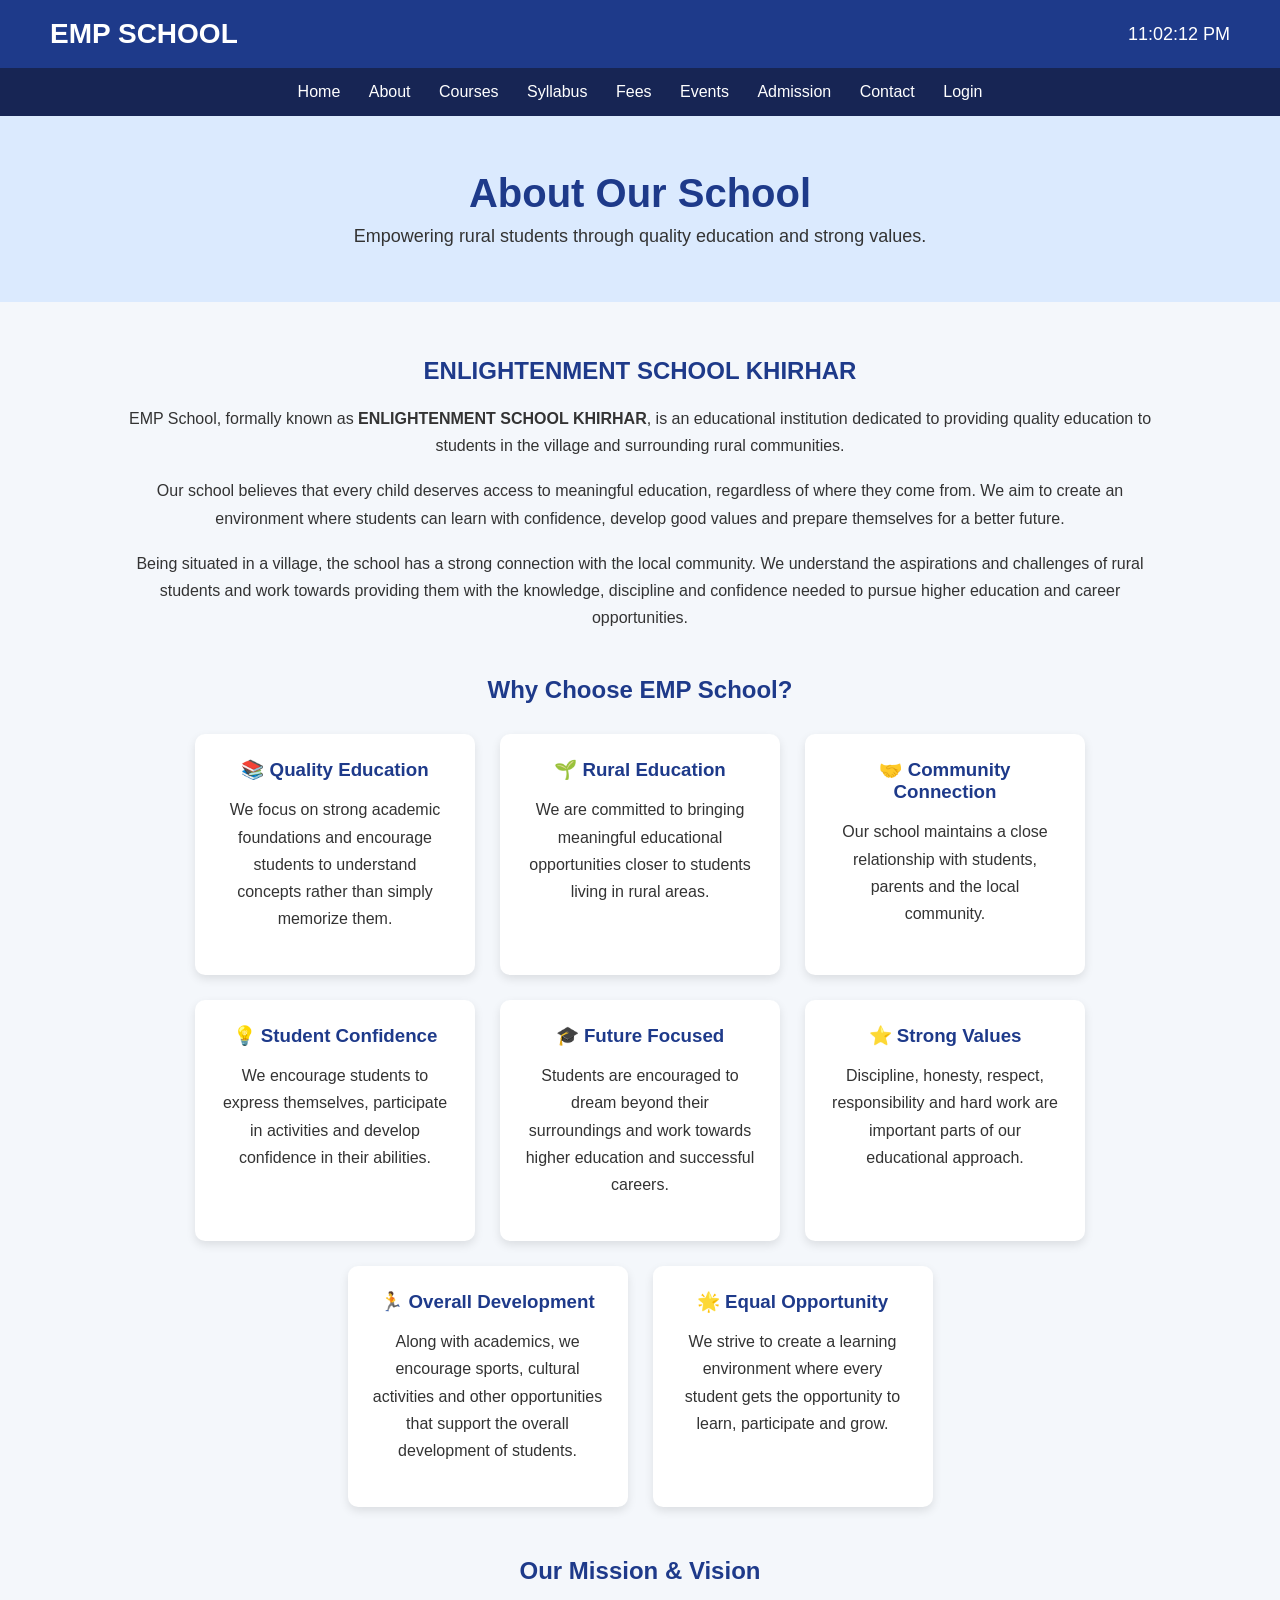
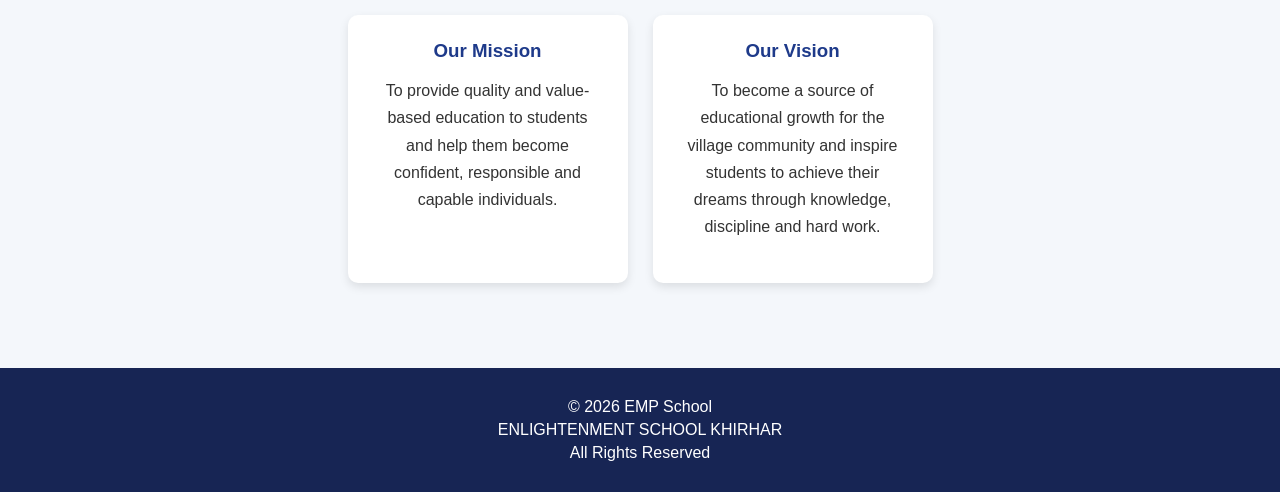
==== about.html @ 83a7d568 "Add files via upload" ====
<!DOCTYPE html>
<html>

<head>

    <title>EMP School - About Us</title>

    <link rel="stylesheet" href="style.css">

</head>

<body>


<header>

    <div class="logo">EMP SCHOOL</div>

    <div id="clock"></div>

</header>


<!-- Navigation -->

<nav>

    <a href="index.html">Home</a>
    <a href="about.html">About</a>
    <a href="courses.html">Courses</a>
    <a href="syllabus.html">Syllabus</a>
    <a href="fees.html">Fees</a>
    <a href="events.html">Events</a>
    <a href="admission.html">Admission</a>
    <a href="contact.html">Contact</a>
    <a href="login.html">Login</a>

</nav>


<!-- Page Heading -->

<div class="page-header">

    <h1>About Our School</h1>

    <p>
        Empowering rural students through quality education
        and strong values.
    </p>

</div>


<!-- About School -->

<div class="content">

    <h2>ENLIGHTENMENT SCHOOL KHIRHAR</h2>

    <p>
        EMP School, formally known as
        <strong>ENLIGHTENMENT SCHOOL KHIRHAR</strong>,
        is an educational institution dedicated to providing
        quality education to students in the village and
        surrounding rural communities.
    </p>

    <p>
        Our school believes that every child deserves access
        to meaningful education, regardless of where they come
        from. We aim to create an environment where students
        can learn with confidence, develop good values and
        prepare themselves for a better future.
    </p>

    <p>
        Being situated in a village, the school has a strong
        connection with the local community. We understand
        the aspirations and challenges of rural students and
        work towards providing them with the knowledge,
        discipline and confidence needed to pursue higher
        education and career opportunities.
    </p>


    <!-- Strong Points -->

    <h2 style="margin-top: 45px;">
        Why Choose EMP School?
    </h2>


    <div class="cards">


        <div class="card">

            <h3>📚 Quality Education</h3>

            <p>
                We focus on strong academic foundations and
                encourage students to understand concepts
                rather than simply memorize them.
            </p>

        </div>


        <div class="card">

            <h3>🌱 Rural Education</h3>

            <p>
                We are committed to bringing meaningful
                educational opportunities closer to students
                living in rural areas.
            </p>

        </div>


        <div class="card">

            <h3>🤝 Community Connection</h3>

            <p>
                Our school maintains a close relationship
                with students, parents and the local community.
            </p>

        </div>


        <div class="card">

            <h3>💡 Student Confidence</h3>

            <p>
                We encourage students to express themselves,
                participate in activities and develop
                confidence in their abilities.
            </p>

        </div>


        <div class="card">

            <h3>🎓 Future Focused</h3>

            <p>
                Students are encouraged to dream beyond their
                surroundings and work towards higher education
                and successful careers.
            </p>

        </div>


        <div class="card">

            <h3>⭐ Strong Values</h3>

            <p>
                Discipline, honesty, respect, responsibility
                and hard work are important parts of our
                educational approach.
            </p>

        </div>


        <div class="card">

            <h3>🏃 Overall Development</h3>

            <p>
                Along with academics, we encourage sports,
                cultural activities and other opportunities
                that support the overall development of students.
            </p>

        </div>


        <div class="card">

            <h3>🌟 Equal Opportunity</h3>

            <p>
                We strive to create a learning environment
                where every student gets the opportunity to
                learn, participate and grow.
            </p>

        </div>

    </div>


    <!-- Mission and Vision -->

    <h2 style="margin-top: 50px;">
        Our Mission & Vision
    </h2>


    <div class="cards">

        <div class="card">

            <h3>Our Mission</h3>

            <p>
                To provide quality and value-based education
                to students and help them become confident,
                responsible and capable individuals.
            </p>

        </div>


        <div class="card">

            <h3>Our Vision</h3>

            <p>
                To become a source of educational growth for
                the village community and inspire students to
                achieve their dreams through knowledge,
                discipline and hard work.
            </p>

        </div>

    </div>

</div>


<!-- Footer -->

<footer>

    <p>© 2026 EMP School</p>

    <p>ENLIGHTENMENT SCHOOL KHIRHAR</p>

    <p>All Rights Reserved</p>

</footer>


<script>

function updateClock() {

    document.getElementById("clock").innerHTML =
        new Date().toLocaleTimeString();

}

setInterval(updateClock, 1000);

updateClock();

</script>


</body>

</html>
---- style.css ----
* {
    margin: 0;
    padding: 0;
    box-sizing: border-box;
    font-family: Arial, sans-serif;
}

body {
    background-color: #f4f7fb;
    color: #333;
}

/* HEADER */

header {
    background-color: #1e3a8a;
    color: white;
    padding: 18px 50px;
    display: flex;
    justify-content: space-between;
    align-items: center;
}

.logo {
    display: flex;
    align-items: center;
    gap: 12px;
    font-size: 28px;
    font-weight: bold;
}

.logo img {
    width: 65px;
    height: 65px;
    border-radius: 50%;
    object-fit: cover;
}

#clock {
    font-size: 18px;
}


@keyframes announcement {

    0% {
        transform: translateX(0);
    }

    100% {
        transform: translateX(-100%);
    }

}


/* NAVIGATION */

nav {
    background-color: #172554;
    padding: 15px;
    text-align: center;
}

nav a {
    color: white;
    text-decoration: none;
    margin: 0 12px;
    font-size: 16px;
}

nav a:hover {
    color: #facc15;
}


/* HOME BANNER */

.banner {
    width: 100%;
    aspect-ratio: 1600 / 600;

    background-image:
        linear-gradient(rgba(0, 0, 0, 0.35), rgba(0, 0, 0, 0.35)),
        url("school-bg.jpeg");

    background-size: 100% 100%;
    background-position: center;
    background-repeat: no-repeat;

    display: flex;
    justify-content: center;
    align-items: center;

    text-align: center;
    color: white;
}
.banner h1 {
    font-size: clamp(28px, 4vw, 55px);
    margin-bottom: 10px;
}

.banner p {
    font-size: clamp(16px, 2vw, 26px);
    margin: 5px 0;
}

/* PAGE HEADER */

.page-header {
    background-color: #dbeafe;
    text-align: center;
    padding: 55px 20px;
}

.page-header h1 {
    color: #1e3a8a;
    font-size: 40px;
    margin-bottom: 10px;
}

.page-header p {
    font-size: 18px;
}


/* CONTENT */

.content {
    padding: 55px 10%;
    text-align: center;
}

.content h2 {
    color: #1e3a8a;
    margin-bottom: 20px;
}

.content p {
    line-height: 1.7;
    margin-bottom: 18px;
}


/* CARDS */

.cards {
    display: flex;
    justify-content: center;
    gap: 25px;
    flex-wrap: wrap;
    margin-top: 30px;
}

.card {
    background-color: white;
    width: 280px;
    padding: 25px;
    border-radius: 10px;

    box-shadow: 0 4px 10px rgba(0,0,0,0.1);

    transition: 0.3s;
}

.card:hover {
    transform: translateY(-5px);
}

.card h3 {
    color: #1e3a8a;
    margin-bottom: 15px;
}


/* TABLE */

table {
    width: 90%;
    margin: 30px auto;
    border-collapse: collapse;
    background-color: white;
}

th,
td {
    border: 1px solid #ccc;
    padding: 15px;
    text-align: center;
}

th {
    background-color: #1e3a8a;
    color: white;
}


/* FORM */

form {
    max-width: 500px;
    margin: 30px auto;
}

input,
select,
textarea {
    width: 100%;
    padding: 12px;
    margin: 10px 0;

    border: 1px solid #aaa;
    border-radius: 5px;
}

textarea {
    height: 120px;
}

button {
    background-color: #1e3a8a;
    color: white;

    border: none;

    padding: 12px 30px;

    border-radius: 5px;

    cursor: pointer;

    font-size: 16px;
}

button:hover {
    background-color: #172554;
}


/* LOGIN BUTTON */

.login-button {
    display: inline-block;

    background-color: #1e3a8a;

    color: white;

    text-decoration: none;

    padding: 12px 25px;

    border-radius: 5px;

    margin-top: 10px;
}

.login-button:hover {
    background-color: #172554;
}


/* EVENTS */

.events-container {
    display: flex;
    flex-direction: column;

    gap: 20px;

    max-width: 900px;

    margin: 30px auto;
}

.event-card {
    background-color: white;

    display: flex;

    align-items: center;

    padding: 20px;

    border-radius: 10px;

    box-shadow: 0 4px 10px rgba(0,0,0,0.1);

    text-align: left;
}

.event-date {
    background-color: #1e3a8a;

    color: white;

    width: 90px;
    height: 90px;

    border-radius: 10px;

    display: flex;

    flex-direction: column;

    justify-content: center;

    align-items: center;

    margin-right: 25px;

    flex-shrink: 0;
}

.event-date span {
    font-size: 30px;
    font-weight: bold;
}

.event-date small {
    font-size: 14px;
}

.event-info h3 {
    color: #1e3a8a;
    margin-bottom: 10px;
}

.event-info p {
    margin-bottom: 8px;
}


/* FOOTER */

footer {
    background-color: #172554;

    color: white;

    text-align: center;

    padding: 25px;

    margin-top: 30px;
}

footer p {
    margin: 5px;
}


/* MOBILE */

@media (max-width: 768px) {

    header {
        flex-direction: column;
        gap: 10px;
    }

    nav a {
        display: block;
        margin: 10px;
    }

    .banner h1 {
        font-size: 32px;
    }

    .banner {
        height: 350px;
    }

    .event-card {
        flex-direction: column;
        text-align: center;
    }

    .event-date {
        margin-right: 0;
        margin-bottom: 15px;
    }
}
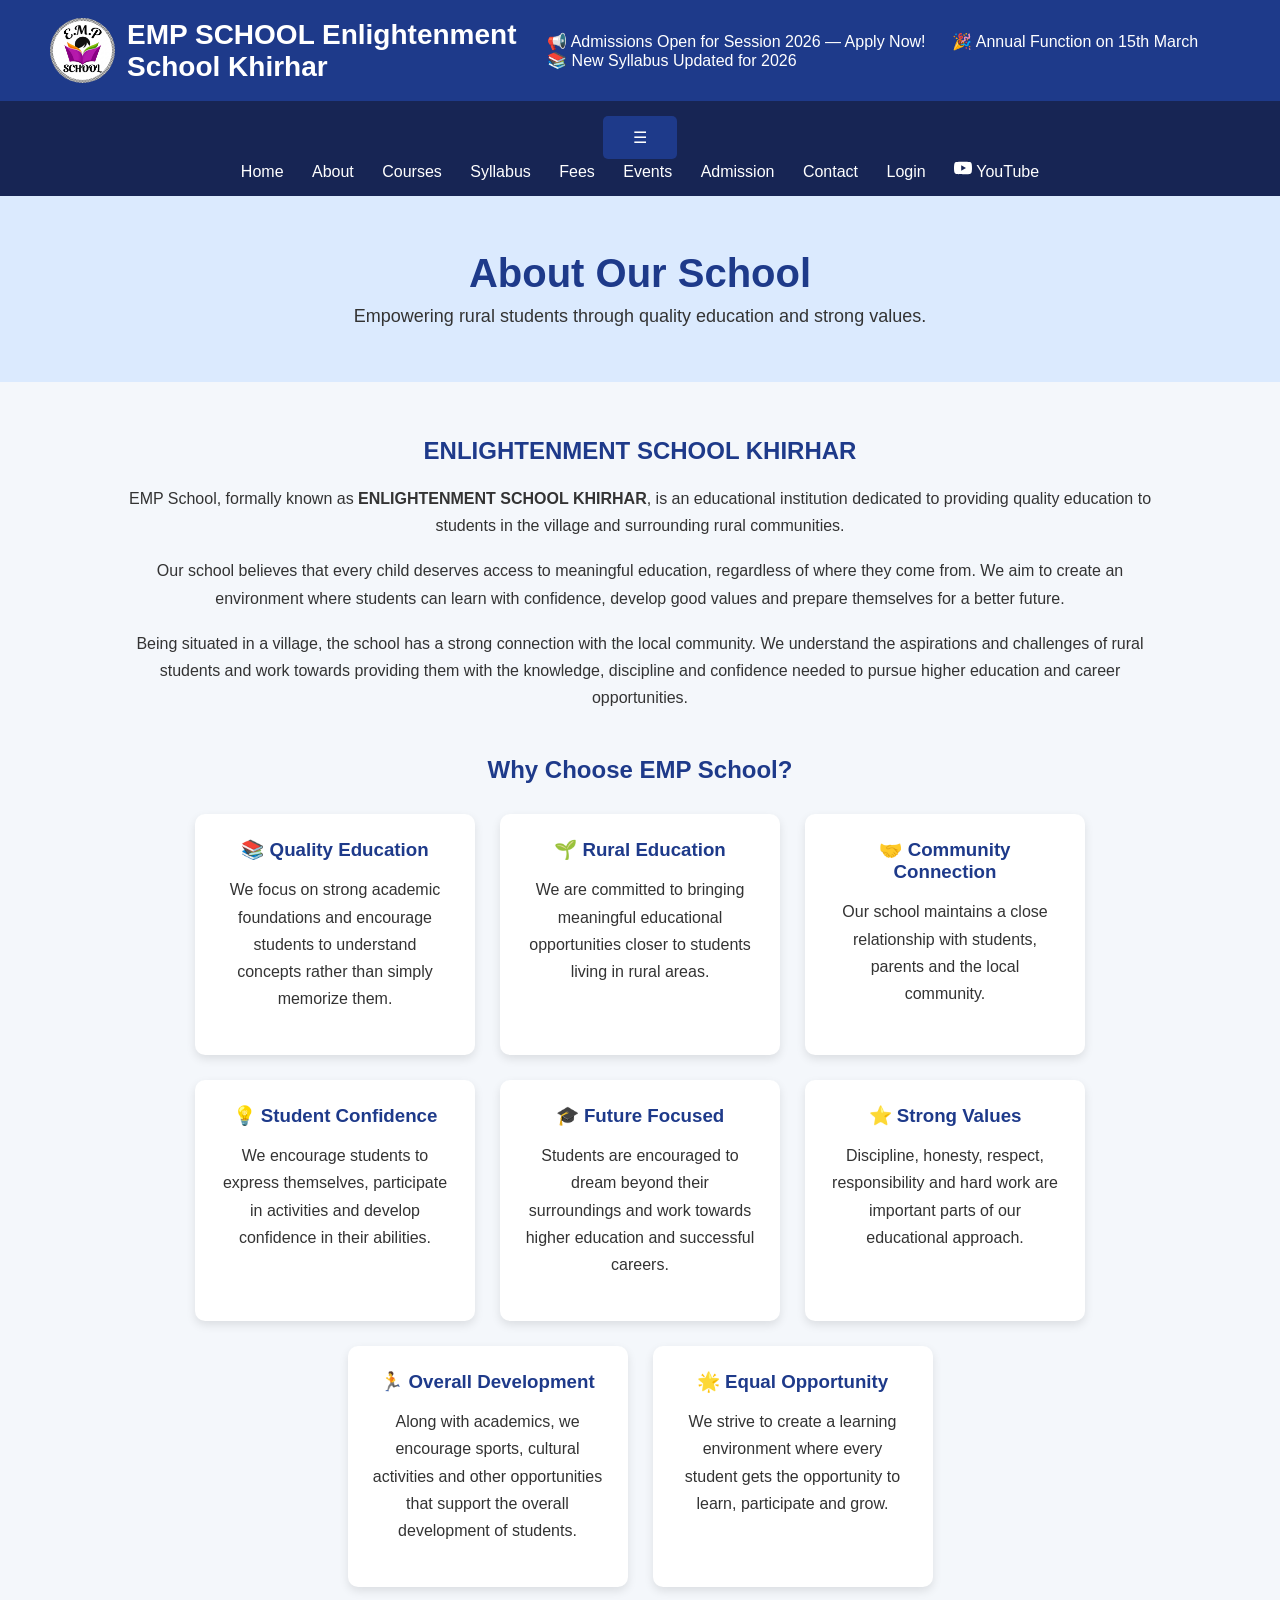
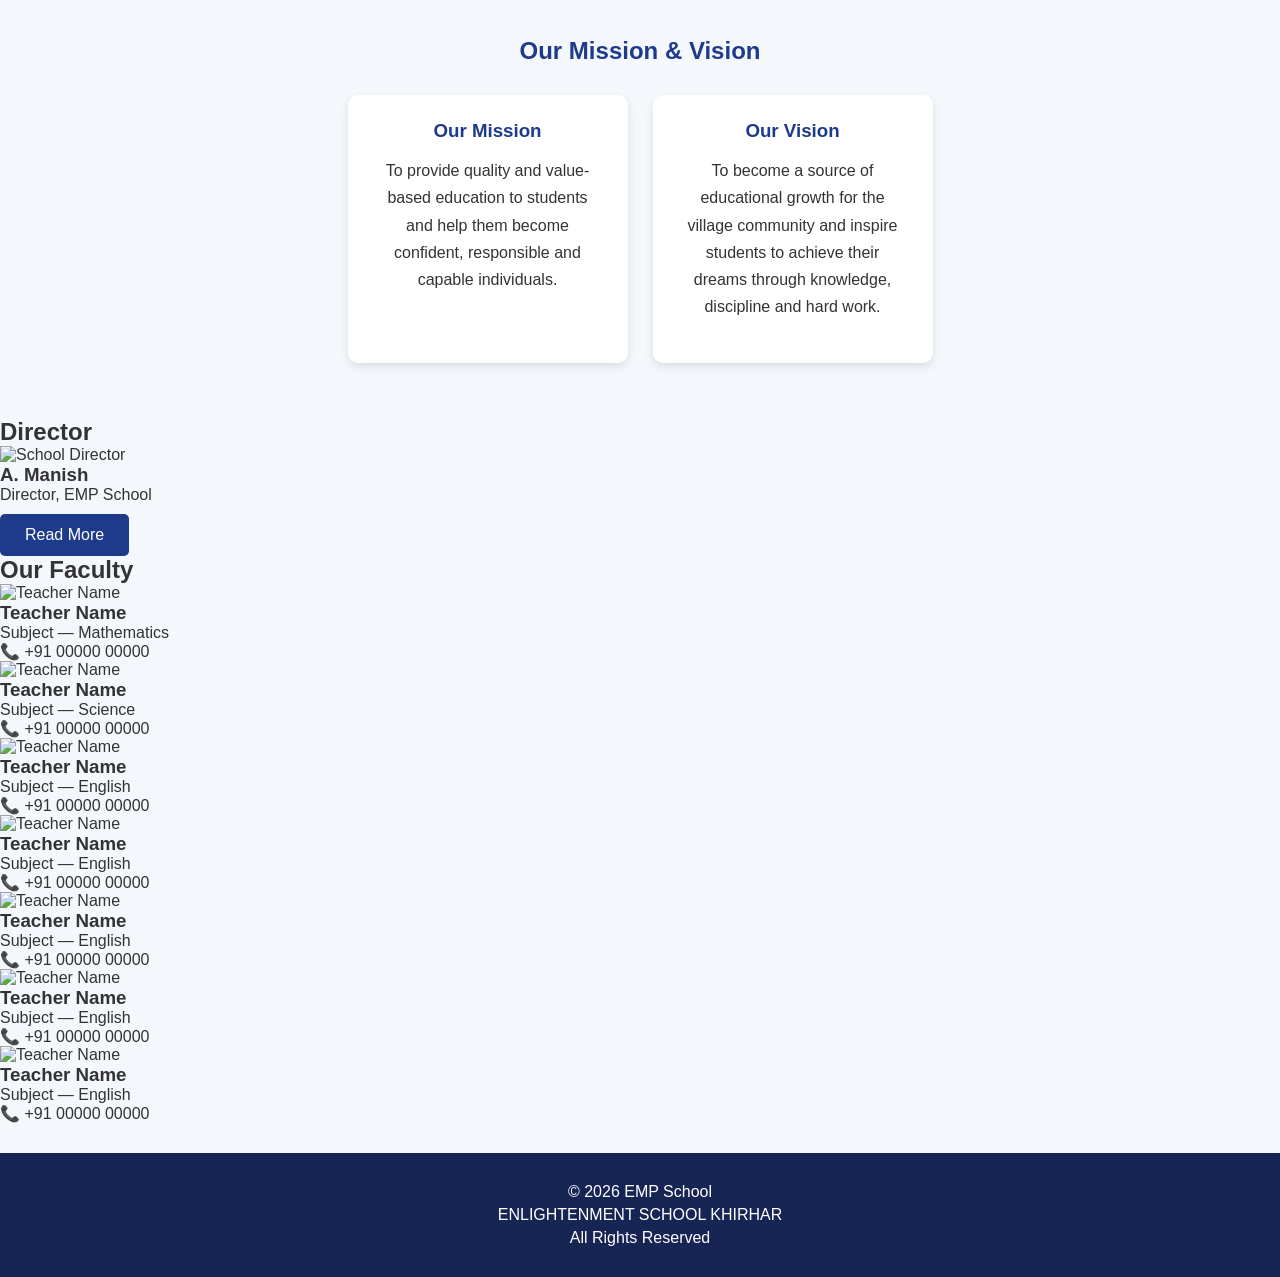
==== commit 9ac48606: "Enhance about.html with new sections and layout Updated the about.html file to include a logo, annou" ====
--- a/about.html
+++ b/about.html
@@ -12,28 +12,53 @@
 <body>
 
 
-<header>
-
-    <div class="logo">EMP SCHOOL</div>
-
-    <div id="clock"></div>
-
+<header>   
+<div class="logo">
+
+    <img src="school-logo.png" alt="EMP School Logo">
+
+    <div class="logo-text">
+        <span class="logo-main">EMP SCHOOL</span>
+        <span class="logo-sub">Enlightenment School Khirhar</span>
+    </div>
+
+</div>
+<div class="announcement-bar">
+    <div class="announcement-text">
+        📢 Admissions Open for Session 2026 — Apply Now! &nbsp;&nbsp;&nbsp;&nbsp;
+        🎉 Annual Function on 15th March &nbsp;&nbsp;&nbsp;&nbsp;
+        📚 New Syllabus Updated for 2026
+    </div>
+</div>
 </header>
 
 
+
 <!-- Navigation -->
 
 <nav>
 
-    <a href="index.html">Home</a>
-    <a href="about.html">About</a>
-    <a href="courses.html">Courses</a>
-    <a href="syllabus.html">Syllabus</a>
-    <a href="fees.html">Fees</a>
-    <a href="events.html">Events</a>
-    <a href="admission.html">Admission</a>
-    <a href="contact.html">Contact</a>
-    <a href="login.html">Login</a>
+    <button class="menu-toggle" onclick="document.querySelector('.nav-links').classList.toggle('active')">
+        ☰
+    </button>
+
+    <div class="nav-links">
+        <a href="index.html">Home</a>
+        <a href="about.html">About</a>
+        <a href="courses.html">Courses</a>
+        <a href="syllabus.html">Syllabus</a>
+        <a href="fees.html">Fees</a>
+        <a href="events.html">Events</a>
+        <a href="admission.html">Admission</a>
+        <a href="contact.html">Contact</a>
+        <a href="login.html">Login</a>
+            <a href="https://www.youtube.com/@empschool" target="_blank" class="nav-icon-link">
+        <svg width="18" height="18" viewBox="0 0 24 24" fill="white">
+            <path d="M23.5 6.2c-.3-1.1-1.1-1.9-2.2-2.2C19.3 3.5 12 3.5 12 3.5s-7.3 0-9.3.5c-1.1.3-1.9 1.1-2.2 2.2C0 8.2 0 12 0 12s0 3.8.5 5.8c.3 1.1 1.1 1.9 2.2 2.2 2 .5 9.3.5 9.3.5s7.3 0 9.3-.5c1.1-.3 1.9-1.1 2.2-2.2.5-2 .5-5.8.5-5.8s0-3.8-.5-5.8zM9.6 15.6V8.4l6.4 3.6-6.4 3.6z"/>
+        </svg>
+        YouTube
+    </a>
+    </div>
 
 </nav>
 
@@ -237,6 +262,112 @@
     </div>
 
 </div>
+<div class="director-section">
+
+    <h2>Director</h2>
+
+    <div class="director-card">
+
+        <img src="director.jpg" alt="School Director">
+
+        <h3> A. Manish </h3>
+
+        <p>Director, EMP School</p>
+
+        <a href="about.html" class="login-button">Read More</a>
+
+    </div>
+
+</div>
+<div class="faculty-section">
+
+    <h2>Our Faculty</h2>
+
+    <div class="faculty-grid">
+
+        <div class="faculty-card">
+
+            <img src="director.jpg" alt="Teacher Name">
+
+            <h3>Teacher Name</h3>
+
+            <p class="faculty-subject">Subject — Mathematics</p>
+
+            <p class="faculty-contact">📞 +91 00000 00000</p>
+
+        </div>
+
+        <div class="faculty-card">
+
+            <img src="director.jpg" alt="Teacher Name">
+
+            <h3>Teacher Name</h3>
+
+            <p class="faculty-subject">Subject — Science</p>
+
+            <p class="faculty-contact">📞 +91 00000 00000</p>
+
+        </div>
+
+        <div class="faculty-card">
+
+            <img src="director.jpg" alt="Teacher Name">
+
+            <h3>Teacher Name</h3>
+
+            <p class="faculty-subject">Subject — English</p>
+
+            <p class="faculty-contact">📞 +91 00000 00000</p>
+
+        </div>
+        <div class="faculty-card">
+
+            <img src="director.jpg" alt="Teacher Name">
+
+            <h3>Teacher Name</h3>
+
+            <p class="faculty-subject">Subject — English</p>
+
+            <p class="faculty-contact">📞 +91 00000 00000</p>
+
+        </div>
+        <div class="faculty-card">
+
+            <img src="director.jpg" alt="Teacher Name">
+
+            <h3>Teacher Name</h3>
+
+            <p class="faculty-subject">Subject — English</p>
+
+            <p class="faculty-contact">📞 +91 00000 00000</p>
+
+        </div>
+        <div class="faculty-card">
+
+            <img src="director.jpg" alt="Teacher Name">
+
+            <h3>Teacher Name</h3>
+
+            <p class="faculty-subject">Subject — English</p>
+
+            <p class="faculty-contact">📞 +91 00000 00000</p>
+
+        </div>
+        <div class="faculty-card">
+
+            <img src="director.jpg" alt="Teacher Name">
+
+            <h3>Teacher Name</h3>
+
+            <p class="faculty-subject">Subject — English</p>
+
+            <p class="faculty-contact">📞 +91 00000 00000</p>
+
+        </div>
+
+    </div>
+
+</div>
 
 
 <!-- Footer -->
@@ -270,4 +401,4 @@
 
 </body>
 
-</html>+</html>
